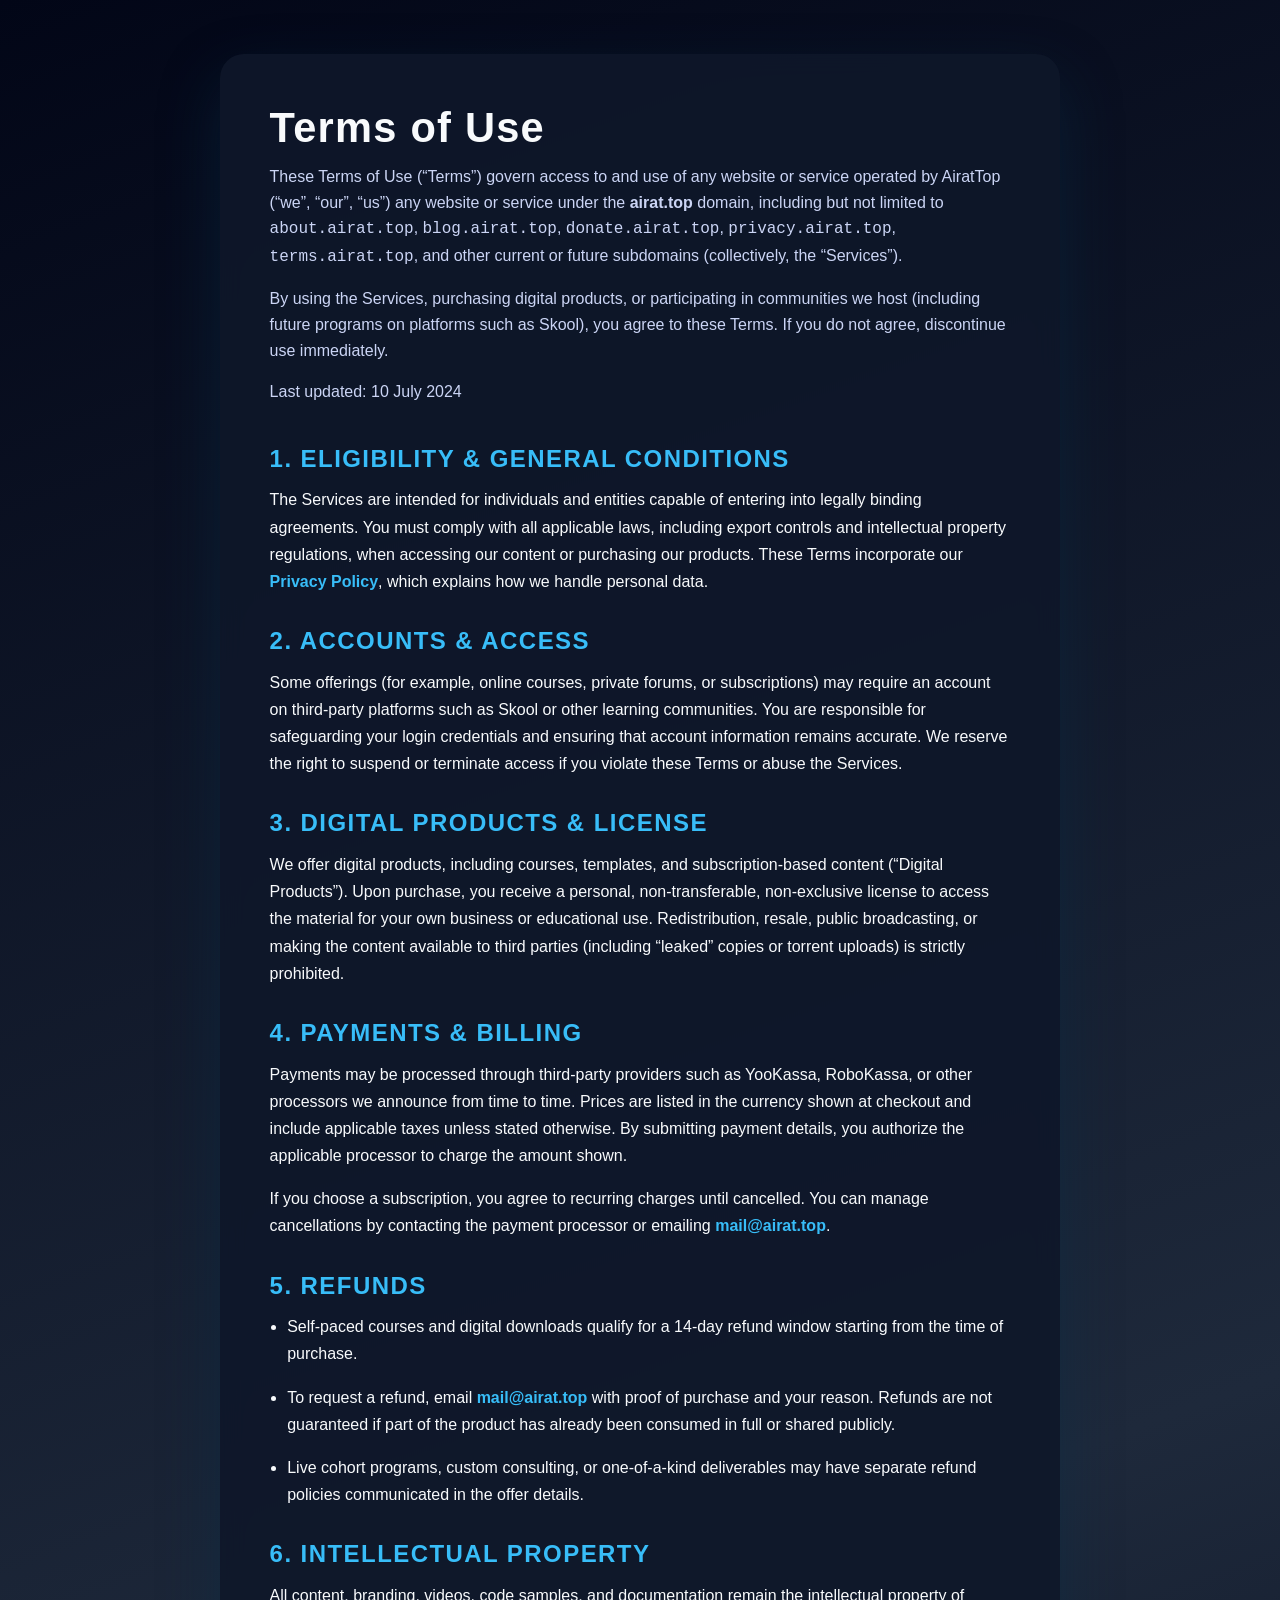
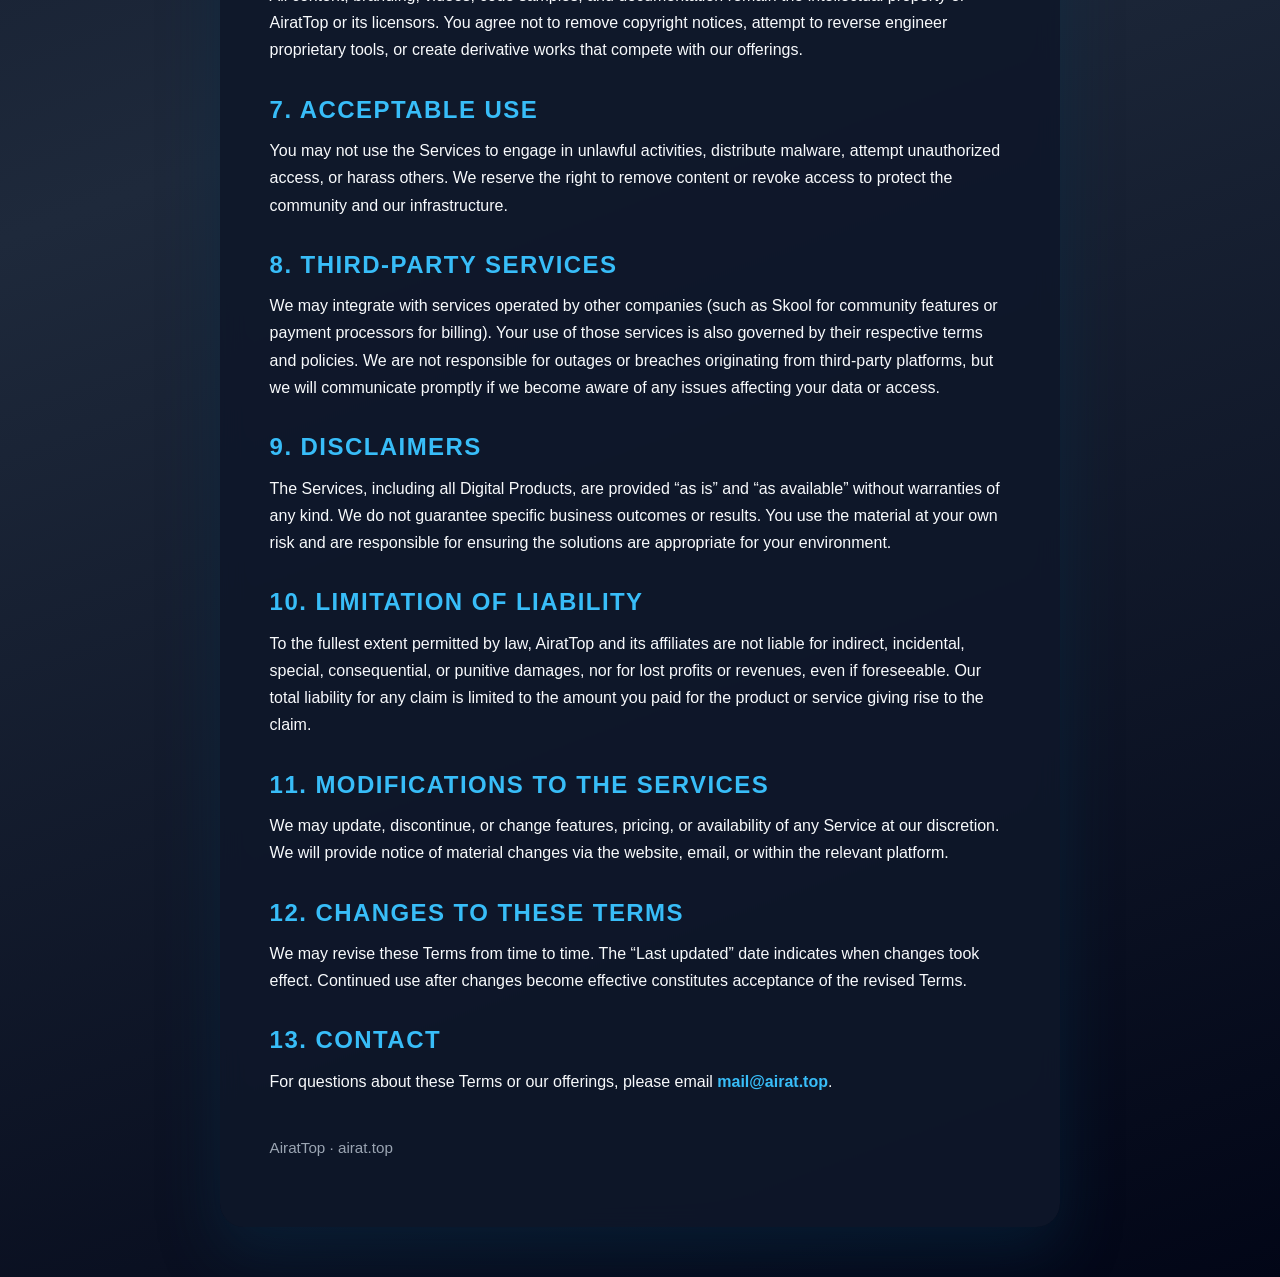
==== index.html @ 5b1cc3bd "Add favicon" ====
<!DOCTYPE html>
<html lang="en">
  <head>
    <meta charset="utf-8" />
    <meta name="viewport" content="width=device-width, initial-scale=1" />
    <meta name="description" content="Terms of Use for airat.top and affiliated services operated by AiratTop. Review purchase terms, refunds, acceptable use, and intellectual property guidelines." />
    <title>Terms of Use · AiratTop</title>
    <meta property="og:type" content="website" />
    <meta property="og:title" content="Terms of Use · AiratTop" />
    <meta property="og:description" content="Terms governing digital products, payments, refunds, and acceptable use across airat.top and AiratTop services." />
    <meta property="og:url" content="https://terms.airat.top/" />
    <meta property="twitter:card" content="summary" />
    <meta property="twitter:title" content="Terms of Use · AiratTop" />
    <meta property="twitter:description" content="Terms governing digital products, payments, refunds, and acceptable use across airat.top and AiratTop services." />
    <meta name="msvalidate.01" content="A4ADBC8E0D3C862E117640B06AC788E3" />
    <meta name="google-site-verification" content="zuHpP1sB8u4uv7gVtMj2RNaGCoxq2lGMYENOCMovy1Y" />
    <meta name="yandex-verification" content="6d08a6d5c02c329e" />
    <link rel="canonical" href="https://terms.airat.top/" />
    <link rel="apple-touch-icon" sizes="180x180" href="/apple-touch-icon.png">
    <link rel="icon" type="image/png" sizes="32x32" href="/favicon-32x32.png">
    <link rel="icon" type="image/png" sizes="16x16" href="/favicon-16x16.png">
    <link rel="icon" href="/favicon.ico">
    <link rel="manifest" href="/site.webmanifest">
    <style>
      :root {
        color-scheme: light dark;
        --bg: #0f172a;
        --panel: rgba(15, 23, 42, 0.92);
        --text: #f8fafc;
        --muted: #cbd5f5;
        --accent: #38bdf8;
        font-size: 16px;
        font-family: -apple-system, BlinkMacSystemFont, "Segoe UI", sans-serif;
      }

      * {
        box-sizing: border-box;
      }

      body {
        margin: 0;
        min-height: 100vh;
        display: flex;
        align-items: center;
        justify-content: center;
        padding: clamp(1.5rem, 3vw + 1rem, 4rem) 1.5rem;
        background: linear-gradient(160deg, #020617 0%, #1e293b 55%, #020617 100%);
        color: var(--text);
      }

      main {
        width: min(840px, 100%);
        background: var(--panel);
        border-radius: 24px;
        padding: clamp(2rem, 2vw + 1.5rem, 3.25rem);
        box-shadow: 0 25px 60px rgba(8, 47, 73, 0.45);
        backdrop-filter: blur(12px);
      }

      header h1 {
        margin: 0;
        font-size: clamp(2rem, 2.6vw + 1rem, 2.6rem);
        letter-spacing: 0.03em;
      }

      header p {
        margin-top: 0.75rem;
        color: var(--muted);
        line-height: 1.6;
      }

      section {
        margin-top: 2rem;
      }

      section:first-of-type {
        margin-top: 2.5rem;
      }

      h2 {
        margin: 0 0 0.85rem;
        font-size: clamp(1.15rem, 1.3vw + 1rem, 1.5rem);
        letter-spacing: 0.06em;
        text-transform: uppercase;
        color: var(--accent);
      }

      p,
      li {
        margin: 0 0 1rem;
        line-height: 1.7;
      }

      ul {
        padding-left: 1.1rem;
        margin: 0 0 1.5rem;
      }

      a {
        color: var(--accent);
        text-decoration: none;
        font-weight: 600;
      }

      a:hover {
        text-decoration: underline;
      }

      footer {
        margin-top: 2.5rem;
        font-size: 0.95rem;
        color: rgba(203, 213, 225, 0.75);
      }

      @media (prefers-reduced-motion: reduce) {
        * {
          transition-duration: 0.01ms !important;
          scroll-behavior: auto !important;
          animation-duration: 0.01ms !important;
        }
      }
    </style>
  </head>
  <body>
    <main>
      <header>
        <h1>Terms of Use</h1>
        <p>
          These Terms of Use (“Terms”) govern access to and use of any website or service operated by AiratTop (“we”, “our”, “us”)
          any website or service under the <strong>airat.top</strong> domain, including but not limited to
          <code>about.airat.top</code>, <code>blog.airat.top</code>, <code>donate.airat.top</code>, <code>privacy.airat.top</code>, <code>terms.airat.top</code>, and other current or future subdomains (collectively, the “Services”).
        </p>
        <p>
          By using the Services, purchasing digital products, or participating in communities we host (including future programs on platforms such as Skool), you agree to these Terms. If you do not agree, discontinue use immediately.
        </p>
        <p>Last updated: <time datetime="2024-07-10">10 July 2024</time></p>
      </header>

      <section>
        <h2>1. Eligibility & General Conditions</h2>
        <p>
          The Services are intended for individuals and entities capable of entering into legally binding agreements. You must comply with all applicable laws, including export controls and intellectual property regulations, when accessing our content or purchasing our products. These Terms incorporate our <a href="https://privacy.airat.top" target="_blank" rel="privacy-policy">Privacy Policy</a>, which explains how we handle personal data.
        </p>
      </section>

      <section>
        <h2>2. Accounts & Access</h2>
        <p>
          Some offerings (for example, online courses, private forums, or subscriptions) may require an account on third-party platforms such as Skool or other learning communities. You are responsible for safeguarding your login credentials and ensuring that account information remains accurate. We reserve the right to suspend or terminate access if you violate these Terms or abuse the Services.
        </p>
      </section>

      <section>
        <h2>3. Digital Products & License</h2>
        <p>
          We offer digital products, including courses, templates, and subscription-based content (“Digital Products”). Upon purchase, you receive a personal, non-transferable, non-exclusive license to access the material for your own business or educational use. Redistribution, resale, public broadcasting, or making the content available to third parties (including “leaked” copies or torrent uploads) is strictly prohibited.
        </p>
      </section>

      <section>
        <h2>4. Payments & Billing</h2>
        <p>
          Payments may be processed through third-party providers such as YooKassa, RoboKassa, or other processors we announce from time to time. Prices are listed in the currency shown at checkout and include applicable taxes unless stated otherwise. By submitting payment details, you authorize the applicable processor to charge the amount shown.
        </p>
        <p>
          If you choose a subscription, you agree to recurring charges until cancelled. You can manage cancellations by contacting the payment processor or emailing <a href="mailto:mail@airat.top">mail@airat.top</a>.
        </p>
      </section>

      <section>
        <h2>5. Refunds</h2>
        <ul>
          <li>Self-paced courses and digital downloads qualify for a 14-day refund window starting from the time of purchase.</li>
          <li>To request a refund, email <a href="mailto:mail@airat.top">mail@airat.top</a> with proof of purchase and your reason. Refunds are not guaranteed if part of the product has already been consumed in full or shared publicly.</li>
          <li>Live cohort programs, custom consulting, or one-of-a-kind deliverables may have separate refund policies communicated in the offer details.</li>
        </ul>
      </section>

      <section>
        <h2>6. Intellectual Property</h2>
        <p>
          All content, branding, videos, code samples, and documentation remain the intellectual property of AiratTop or its licensors. You agree not to remove copyright notices, attempt to reverse engineer proprietary tools, or create derivative works that compete with our offerings.
        </p>
      </section>

      <section>
        <h2>7. Acceptable Use</h2>
        <p>
          You may not use the Services to engage in unlawful activities, distribute malware, attempt unauthorized access, or harass others. We reserve the right to remove content or revoke access to protect the community and our infrastructure.
        </p>
      </section>

      <section>
        <h2>8. Third-Party Services</h2>
        <p>
          We may integrate with services operated by other companies (such as Skool for community features or payment processors for billing). Your use of those services is also governed by their respective terms and policies. We are not responsible for outages or breaches originating from third-party platforms, but we will communicate promptly if we become aware of any issues affecting your data or access.
        </p>
      </section>

      <section>
        <h2>9. Disclaimers</h2>
        <p>
          The Services, including all Digital Products, are provided “as is” and “as available” without warranties of any kind. We do not guarantee specific business outcomes or results. You use the material at your own risk and are responsible for ensuring the solutions are appropriate for your environment.
        </p>
      </section>

      <section>
        <h2>10. Limitation of Liability</h2>
        <p>
          To the fullest extent permitted by law, AiratTop and its affiliates are not liable for indirect, incidental, special, consequential, or punitive damages, nor for lost profits or revenues, even if foreseeable. Our total liability for any claim is limited to the amount you paid for the product or service giving rise to the claim.
        </p>
      </section>

      <section>
        <h2>11. Modifications to the Services</h2>
        <p>
          We may update, discontinue, or change features, pricing, or availability of any Service at our discretion. We will provide notice of material changes via the website, email, or within the relevant platform.
        </p>
      </section>

      <section>
        <h2>12. Changes to These Terms</h2>
        <p>
          We may revise these Terms from time to time. The “Last updated” date indicates when changes took effect. Continued use after changes become effective constitutes acceptance of the revised Terms.
        </p>
      </section>

      <section>
        <h2>13. Contact</h2>
        <p>
          For questions about these Terms or our offerings, please email
          <a href="mailto:mail@airat.top">mail@airat.top</a>.
        </p>
      </section>

      <footer>
        <p>AiratTop · airat.top</p>
      </footer>
    </main>
  </body>
</html>
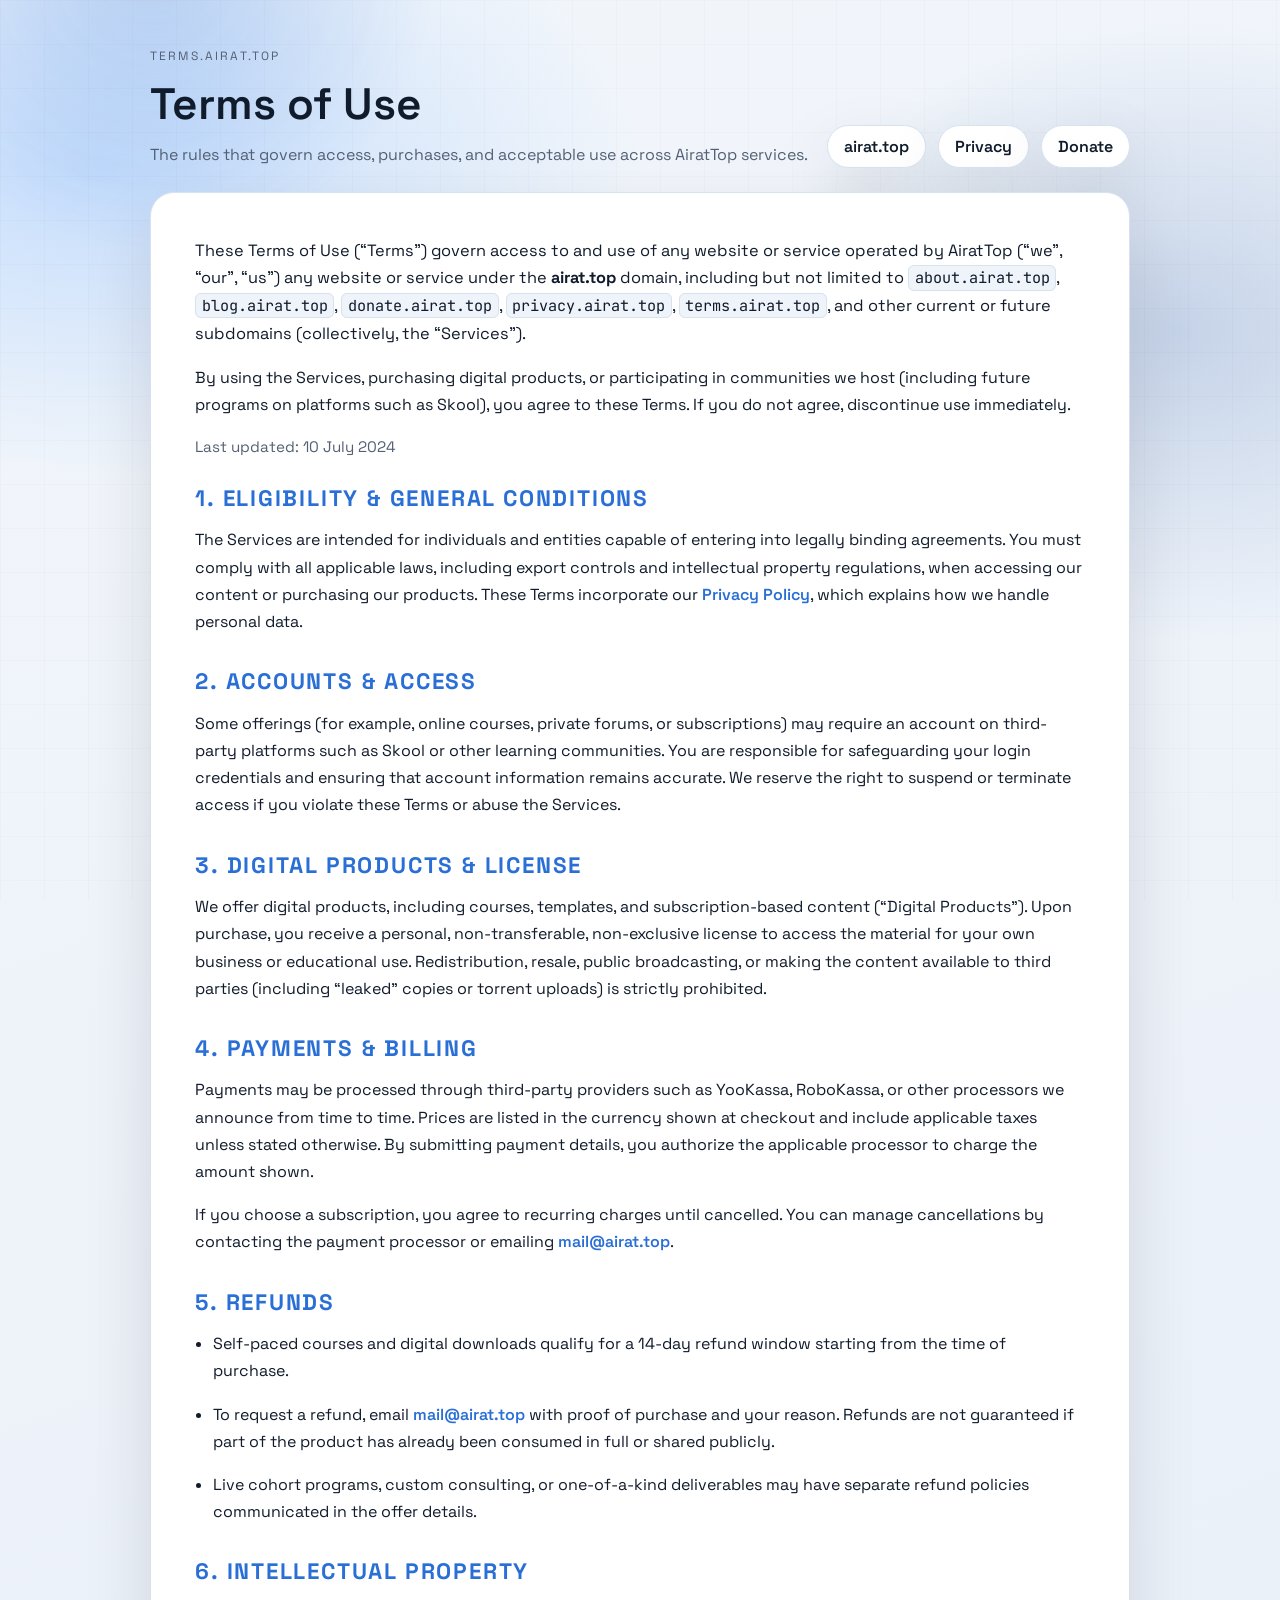
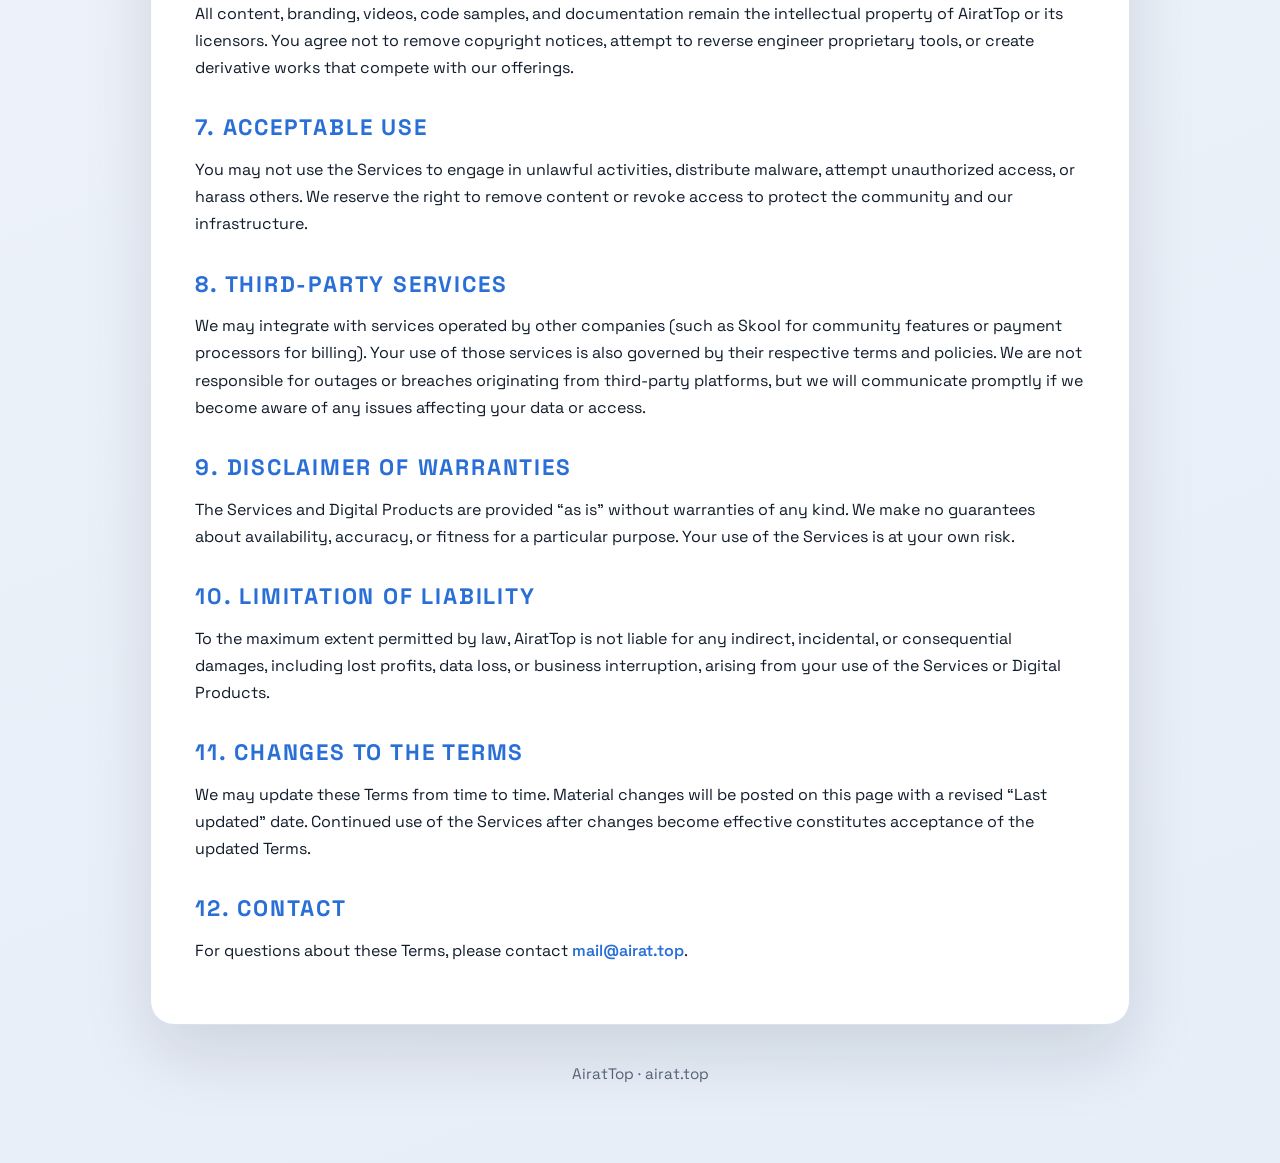
==== commit 86c96e1f: "New design" ====
--- a/index.html
+++ b/index.html
@@ -1,4 +1,4 @@
-<!DOCTYPE html>
+<!doctype html>
 <html lang="en">
   <head>
     <meta charset="utf-8" />
@@ -16,116 +16,41 @@
     <meta name="google-site-verification" content="zuHpP1sB8u4uv7gVtMj2RNaGCoxq2lGMYENOCMovy1Y" />
     <meta name="yandex-verification" content="6d08a6d5c02c329e" />
     <link rel="canonical" href="https://terms.airat.top/" />
-    <link rel="apple-touch-icon" sizes="180x180" href="/apple-touch-icon.png">
-    <link rel="icon" type="image/png" sizes="32x32" href="/favicon-32x32.png">
-    <link rel="icon" type="image/png" sizes="16x16" href="/favicon-16x16.png">
-    <link rel="icon" href="/favicon.ico">
-    <link rel="manifest" href="/site.webmanifest">
-    <style>
-      :root {
-        color-scheme: light dark;
-        --bg: #0f172a;
-        --panel: rgba(15, 23, 42, 0.92);
-        --text: #f8fafc;
-        --muted: #cbd5f5;
-        --accent: #38bdf8;
-        font-size: 16px;
-        font-family: -apple-system, BlinkMacSystemFont, "Segoe UI", sans-serif;
-      }
+    <link rel="apple-touch-icon" sizes="180x180" href="/apple-touch-icon.png" />
+    <link rel="icon" type="image/png" sizes="32x32" href="/favicon-32x32.png" />
+    <link rel="icon" type="image/png" sizes="16x16" href="/favicon-16x16.png" />
+    <link rel="icon" href="/favicon.ico" />
+    <link rel="manifest" href="/site.webmanifest" />
 
-      * {
-        box-sizing: border-box;
-      }
-
-      body {
-        margin: 0;
-        min-height: 100vh;
-        display: flex;
-        align-items: center;
-        justify-content: center;
-        padding: clamp(1.5rem, 3vw + 1rem, 4rem) 1.5rem;
-        background: linear-gradient(160deg, #020617 0%, #1e293b 55%, #020617 100%);
-        color: var(--text);
-      }
-
-      main {
-        width: min(840px, 100%);
-        background: var(--panel);
-        border-radius: 24px;
-        padding: clamp(2rem, 2vw + 1.5rem, 3.25rem);
-        box-shadow: 0 25px 60px rgba(8, 47, 73, 0.45);
-        backdrop-filter: blur(12px);
-      }
-
-      header h1 {
-        margin: 0;
-        font-size: clamp(2rem, 2.6vw + 1rem, 2.6rem);
-        letter-spacing: 0.03em;
-      }
-
-      header p {
-        margin-top: 0.75rem;
-        color: var(--muted);
-        line-height: 1.6;
-      }
-
-      section {
-        margin-top: 2rem;
-      }
-
-      section:first-of-type {
-        margin-top: 2.5rem;
-      }
-
-      h2 {
-        margin: 0 0 0.85rem;
-        font-size: clamp(1.15rem, 1.3vw + 1rem, 1.5rem);
-        letter-spacing: 0.06em;
-        text-transform: uppercase;
-        color: var(--accent);
-      }
-
-      p,
-      li {
-        margin: 0 0 1rem;
-        line-height: 1.7;
-      }
-
-      ul {
-        padding-left: 1.1rem;
-        margin: 0 0 1.5rem;
-      }
-
-      a {
-        color: var(--accent);
-        text-decoration: none;
-        font-weight: 600;
-      }
-
-      a:hover {
-        text-decoration: underline;
-      }
-
-      footer {
-        margin-top: 2.5rem;
-        font-size: 0.95rem;
-        color: rgba(203, 213, 225, 0.75);
-      }
-
-      @media (prefers-reduced-motion: reduce) {
-        * {
-          transition-duration: 0.01ms !important;
-          scroll-behavior: auto !important;
-          animation-duration: 0.01ms !important;
-        }
-      }
-    </style>
+    <link rel="preconnect" href="https://fonts.googleapis.com" />
+    <link rel="preconnect" href="https://fonts.gstatic.com" crossorigin />
+    <link
+      href="https://fonts.googleapis.com/css2?family=Space+Grotesk:wght@400;500;600&family=JetBrains+Mono:wght@400;600&display=swap"
+      rel="stylesheet"
+    />
+    <link rel="stylesheet" href="styles.css" />
   </head>
   <body>
-    <main>
-      <header>
-        <h1>Terms of Use</h1>
-        <p>
+    <div class="bg-glow" aria-hidden="true"></div>
+
+    <main class="shell">
+      <header class="brand">
+        <div class="brand-copy">
+          <p class="brand-eyebrow">terms.airat.top</p>
+          <h1>Terms of Use</h1>
+          <p class="brand-subtitle">
+            The rules that govern access, purchases, and acceptable use across AiratTop services.
+          </p>
+        </div>
+        <div class="brand-actions">
+          <a class="repo-link" href="https://airat.top" target="_blank" rel="noreferrer">airat.top</a>
+          <a class="repo-link" href="https://privacy.airat.top" target="_blank" rel="noreferrer privacy-policy">Privacy</a>
+          <a class="repo-link" href="https://donate.airat.top" target="_blank" rel="noreferrer">Donate</a>
+        </div>
+      </header>
+
+      <article class="content">
+        <p class="lead">
           These Terms of Use (“Terms”) govern access to and use of any website or service operated by AiratTop (“we”, “our”, “us”)
           any website or service under the <strong>airat.top</strong> domain, including but not limited to
           <code>about.airat.top</code>, <code>blog.airat.top</code>, <code>donate.airat.top</code>, <code>privacy.airat.top</code>, <code>terms.airat.top</code>, and other current or future subdomains (collectively, the “Services”).
@@ -133,109 +58,109 @@
         <p>
           By using the Services, purchasing digital products, or participating in communities we host (including future programs on platforms such as Skool), you agree to these Terms. If you do not agree, discontinue use immediately.
         </p>
-        <p>Last updated: <time datetime="2024-07-10">10 July 2024</time></p>
-      </header>
+        <p class="meta">Last updated: <time datetime="2024-07-10">10 July 2024</time></p>
 
-      <section>
-        <h2>1. Eligibility & General Conditions</h2>
-        <p>
-          The Services are intended for individuals and entities capable of entering into legally binding agreements. You must comply with all applicable laws, including export controls and intellectual property regulations, when accessing our content or purchasing our products. These Terms incorporate our <a href="https://privacy.airat.top" target="_blank" rel="privacy-policy">Privacy Policy</a>, which explains how we handle personal data.
-        </p>
-      </section>
+        <section>
+          <h2>1. Eligibility & General Conditions</h2>
+          <p>
+            The Services are intended for individuals and entities capable of entering into legally binding agreements. You must comply with all applicable laws, including export controls and intellectual property regulations, when accessing our content or purchasing our products. These Terms incorporate our <a href="https://privacy.airat.top" target="_blank" rel="noreferrer privacy-policy">Privacy Policy</a>, which explains how we handle personal data.
+          </p>
+        </section>
 
-      <section>
-        <h2>2. Accounts & Access</h2>
-        <p>
-          Some offerings (for example, online courses, private forums, or subscriptions) may require an account on third-party platforms such as Skool or other learning communities. You are responsible for safeguarding your login credentials and ensuring that account information remains accurate. We reserve the right to suspend or terminate access if you violate these Terms or abuse the Services.
-        </p>
-      </section>
+        <section>
+          <h2>2. Accounts & Access</h2>
+          <p>
+            Some offerings (for example, online courses, private forums, or subscriptions) may require an account on third-party platforms such as Skool or other learning communities. You are responsible for safeguarding your login credentials and ensuring that account information remains accurate. We reserve the right to suspend or terminate access if you violate these Terms or abuse the Services.
+          </p>
+        </section>
 
-      <section>
-        <h2>3. Digital Products & License</h2>
-        <p>
-          We offer digital products, including courses, templates, and subscription-based content (“Digital Products”). Upon purchase, you receive a personal, non-transferable, non-exclusive license to access the material for your own business or educational use. Redistribution, resale, public broadcasting, or making the content available to third parties (including “leaked” copies or torrent uploads) is strictly prohibited.
-        </p>
-      </section>
+        <section>
+          <h2>3. Digital Products & License</h2>
+          <p>
+            We offer digital products, including courses, templates, and subscription-based content (“Digital Products”). Upon purchase, you receive a personal, non-transferable, non-exclusive license to access the material for your own business or educational use. Redistribution, resale, public broadcasting, or making the content available to third parties (including “leaked” copies or torrent uploads) is strictly prohibited.
+          </p>
+        </section>
 
-      <section>
-        <h2>4. Payments & Billing</h2>
-        <p>
-          Payments may be processed through third-party providers such as YooKassa, RoboKassa, or other processors we announce from time to time. Prices are listed in the currency shown at checkout and include applicable taxes unless stated otherwise. By submitting payment details, you authorize the applicable processor to charge the amount shown.
-        </p>
-        <p>
-          If you choose a subscription, you agree to recurring charges until cancelled. You can manage cancellations by contacting the payment processor or emailing <a href="mailto:mail@airat.top">mail@airat.top</a>.
-        </p>
-      </section>
+        <section>
+          <h2>4. Payments & Billing</h2>
+          <p>
+            Payments may be processed through third-party providers such as YooKassa, RoboKassa, or other processors we announce from time to time. Prices are listed in the currency shown at checkout and include applicable taxes unless stated otherwise. By submitting payment details, you authorize the applicable processor to charge the amount shown.
+          </p>
+          <p>
+            If you choose a subscription, you agree to recurring charges until cancelled. You can manage cancellations by contacting the payment processor or emailing <a href="mailto:mail@airat.top">mail@airat.top</a>.
+          </p>
+        </section>
 
-      <section>
-        <h2>5. Refunds</h2>
-        <ul>
-          <li>Self-paced courses and digital downloads qualify for a 14-day refund window starting from the time of purchase.</li>
-          <li>To request a refund, email <a href="mailto:mail@airat.top">mail@airat.top</a> with proof of purchase and your reason. Refunds are not guaranteed if part of the product has already been consumed in full or shared publicly.</li>
-          <li>Live cohort programs, custom consulting, or one-of-a-kind deliverables may have separate refund policies communicated in the offer details.</li>
-        </ul>
-      </section>
+        <section>
+          <h2>5. Refunds</h2>
+          <ul>
+            <li>Self-paced courses and digital downloads qualify for a 14-day refund window starting from the time of purchase.</li>
+            <li>To request a refund, email <a href="mailto:mail@airat.top">mail@airat.top</a> with proof of purchase and your reason. Refunds are not guaranteed if part of the product has already been consumed in full or shared publicly.</li>
+            <li>Live cohort programs, custom consulting, or one-of-a-kind deliverables may have separate refund policies communicated in the offer details.</li>
+          </ul>
+        </section>
 
-      <section>
-        <h2>6. Intellectual Property</h2>
-        <p>
-          All content, branding, videos, code samples, and documentation remain the intellectual property of AiratTop or its licensors. You agree not to remove copyright notices, attempt to reverse engineer proprietary tools, or create derivative works that compete with our offerings.
-        </p>
-      </section>
+        <section>
+          <h2>6. Intellectual Property</h2>
+          <p>
+            All content, branding, videos, code samples, and documentation remain the intellectual property of AiratTop or its licensors. You agree not to remove copyright notices, attempt to reverse engineer proprietary tools, or create derivative works that compete with our offerings.
+          </p>
+        </section>
 
-      <section>
-        <h2>7. Acceptable Use</h2>
-        <p>
-          You may not use the Services to engage in unlawful activities, distribute malware, attempt unauthorized access, or harass others. We reserve the right to remove content or revoke access to protect the community and our infrastructure.
-        </p>
-      </section>
+        <section>
+          <h2>7. Acceptable Use</h2>
+          <p>
+            You may not use the Services to engage in unlawful activities, distribute malware, attempt unauthorized access, or harass others. We reserve the right to remove content or revoke access to protect the community and our infrastructure.
+          </p>
+        </section>
 
-      <section>
-        <h2>8. Third-Party Services</h2>
-        <p>
-          We may integrate with services operated by other companies (such as Skool for community features or payment processors for billing). Your use of those services is also governed by their respective terms and policies. We are not responsible for outages or breaches originating from third-party platforms, but we will communicate promptly if we become aware of any issues affecting your data or access.
-        </p>
-      </section>
+        <section>
+          <h2>8. Third-Party Services</h2>
+          <p>
+            We may integrate with services operated by other companies (such as Skool for community features or payment processors for billing). Your use of those services is also governed by their respective terms and policies. We are not responsible for outages or breaches originating from third-party platforms, but we will communicate promptly if we become aware of any issues affecting your data or access.
+          </p>
+        </section>
 
-      <section>
-        <h2>9. Disclaimers</h2>
-        <p>
-          The Services, including all Digital Products, are provided “as is” and “as available” without warranties of any kind. We do not guarantee specific business outcomes or results. You use the material at your own risk and are responsible for ensuring the solutions are appropriate for your environment.
-        </p>
-      </section>
+        <section>
+          <h2>9. Disclaimer of Warranties</h2>
+          <p>
+            The Services and Digital Products are provided “as is” without warranties of any kind. We make no guarantees about availability, accuracy, or fitness for a particular purpose. Your use of the Services is at your own risk.
+          </p>
+        </section>
 
-      <section>
-        <h2>10. Limitation of Liability</h2>
-        <p>
-          To the fullest extent permitted by law, AiratTop and its affiliates are not liable for indirect, incidental, special, consequential, or punitive damages, nor for lost profits or revenues, even if foreseeable. Our total liability for any claim is limited to the amount you paid for the product or service giving rise to the claim.
-        </p>
-      </section>
+        <section>
+          <h2>10. Limitation of Liability</h2>
+          <p>
+            To the maximum extent permitted by law, AiratTop is not liable for any indirect, incidental, or consequential damages, including lost profits, data loss, or business interruption, arising from your use of the Services or Digital Products.
+          </p>
+        </section>
 
-      <section>
-        <h2>11. Modifications to the Services</h2>
-        <p>
-          We may update, discontinue, or change features, pricing, or availability of any Service at our discretion. We will provide notice of material changes via the website, email, or within the relevant platform.
-        </p>
-      </section>
+        <section>
+          <h2>11. Changes to the Terms</h2>
+          <p>
+            We may update these Terms from time to time. Material changes will be posted on this page with a revised “Last updated” date. Continued use of the Services after changes become effective constitutes acceptance of the updated Terms.
+          </p>
+        </section>
 
-      <section>
-        <h2>12. Changes to These Terms</h2>
-        <p>
-          We may revise these Terms from time to time. The “Last updated” date indicates when changes took effect. Continued use after changes become effective constitutes acceptance of the revised Terms.
-        </p>
-      </section>
+        <section>
+          <h2>12. Contact</h2>
+          <p>
+            For questions about these Terms, please contact <a href="mailto:mail@airat.top">mail@airat.top</a>.
+          </p>
+        </section>
+      </article>
 
-      <section>
-        <h2>13. Contact</h2>
-        <p>
-          For questions about these Terms or our offerings, please email
-          <a href="mailto:mail@airat.top">mail@airat.top</a>.
-        </p>
-      </section>
-
-      <footer>
+      <footer class="doc-footer">
         <p>AiratTop · airat.top</p>
       </footer>
     </main>
+
+    <script async src="https://www.googletagmanager.com/gtag/js?id=G-CVEGGNPJXK"></script>
+    <script>
+      window.dataLayer = window.dataLayer || [];
+      function gtag(){dataLayer.push(arguments);}
+      gtag('js', new Date());
+      gtag('config', 'G-CVEGGNPJXK');
+    </script>
   </body>
 </html>
--- a/styles.css
+++ b/styles.css
@@ -0,0 +1,375 @@
+:root {
+  color-scheme: light dark;
+  --bg: #f2f6fb;
+  --bg-strong: #e7eef8;
+  --surface: #ffffff;
+  --surface-strong: #eff4fb;
+  --text: #101b2b;
+  --muted: #536074;
+  --accent: #2a6fd6;
+  --accent-strong: #1b4f9a;
+  --border: #d7e1ef;
+  --shadow: 0 30px 70px rgba(9, 18, 33, 0.12);
+  --chip: #e7effb;
+  --focus: rgba(42, 111, 214, 0.25);
+  --grid: rgba(12, 18, 35, 0.05);
+  --action-primary-bg: linear-gradient(135deg, #3a86ff, #2a6fd6);
+  --action-primary-text: #f5f8ff;
+}
+
+@media (prefers-color-scheme: dark) {
+  :root {
+    --bg: #0b111a;
+    --bg-strong: #0f1724;
+    --surface: #141e2c;
+    --surface-strong: #1a2536;
+    --text: #e6edf7;
+    --muted: #9fb0c7;
+    --accent: #61a8ff;
+    --accent-strong: #2f6bd1;
+    --border: #233049;
+    --shadow: 0 30px 80px rgba(0, 0, 0, 0.45);
+    --chip: #1b263a;
+    --focus: rgba(97, 168, 255, 0.25);
+    --grid: rgba(255, 255, 255, 0.05);
+    --action-primary-bg: linear-gradient(135deg, #6cb2ff, #3a7de0);
+    --action-primary-text: #071018;
+  }
+}
+
+* {
+  box-sizing: border-box;
+}
+
+body {
+  margin: 0;
+  min-height: 100vh;
+  font-family: "Space Grotesk", "Segoe UI", sans-serif;
+  color: var(--text);
+  background: radial-gradient(900px 520px at 8% 6%, rgba(66, 149, 255, 0.25), transparent 60%),
+    radial-gradient(700px 520px at 92% 12%, rgba(28, 78, 160, 0.2), transparent 60%),
+    linear-gradient(160deg, var(--bg), var(--bg-strong));
+  display: flex;
+  align-items: flex-start;
+  justify-content: center;
+  padding: 48px 20px 64px;
+}
+
+body::before {
+  content: "";
+  position: fixed;
+  inset: 0;
+  background-image: linear-gradient(var(--grid) 1px, transparent 1px),
+    linear-gradient(90deg, var(--grid) 1px, transparent 1px);
+  background-size: 44px 44px;
+  pointer-events: none;
+  opacity: 0.35;
+  z-index: 0;
+}
+
+.bg-glow {
+  position: fixed;
+  inset: -35% auto auto -10%;
+  width: 560px;
+  height: 560px;
+  background: radial-gradient(circle at center, rgba(58, 134, 255, 0.3), transparent 70%);
+  filter: blur(20px);
+  opacity: 0.8;
+  pointer-events: none;
+  animation: drift 18s ease-in-out infinite;
+  z-index: 0;
+}
+
+@media (prefers-color-scheme: light) {
+  .bg-glow {
+    background: radial-gradient(circle at center, rgba(42, 111, 214, 0.28), transparent 70%);
+  }
+}
+
+@keyframes drift {
+  0% {
+    transform: translate3d(0, 0, 0);
+  }
+  50% {
+    transform: translate3d(40px, 20px, 0);
+  }
+  100% {
+    transform: translate3d(0, 0, 0);
+  }
+}
+
+.shell {
+  width: min(980px, 100%);
+  display: grid;
+  gap: 24px;
+  position: relative;
+  z-index: 1;
+}
+
+.brand {
+  display: flex;
+  align-items: flex-end;
+  justify-content: space-between;
+  gap: 16px;
+}
+
+.brand-centered {
+  flex-direction: column;
+  align-items: center;
+  text-align: center;
+}
+
+.brand-copy {
+  max-width: 680px;
+}
+
+.brand-eyebrow {
+  text-transform: uppercase;
+  letter-spacing: 0.18em;
+  font-size: 12px;
+  color: var(--muted);
+  margin: 0 0 12px;
+}
+
+.brand h1 {
+  margin: 0 0 10px;
+  font-size: clamp(28px, 4vw, 44px);
+  font-weight: 600;
+}
+
+.brand-subtitle {
+  margin: 0;
+  color: var(--muted);
+  font-size: 16px;
+  line-height: 1.6;
+}
+
+.brand-actions {
+  display: flex;
+  align-items: center;
+  gap: 12px;
+  flex-wrap: nowrap;
+}
+
+.brand-centered .brand-actions {
+  justify-content: center;
+}
+
+.repo-link {
+  appearance: none;
+  text-decoration: none;
+  color: var(--text);
+  font-weight: 600;
+  padding: 10px 16px;
+  border-radius: 999px;
+  border: 1px solid var(--border);
+  background: var(--surface);
+  box-shadow: var(--shadow);
+  display: inline-flex;
+  align-items: center;
+  justify-content: center;
+  cursor: pointer;
+  transition: transform 0.2s ease, border-color 0.2s ease, color 0.2s ease;
+}
+
+.repo-link:hover {
+  transform: translateY(-1px);
+  border-color: var(--accent);
+  color: var(--accent);
+}
+
+.content {
+  background: var(--surface);
+  border-radius: 24px;
+  border: 1px solid var(--border);
+  padding: clamp(1.75rem, 2.2vw + 1rem, 3rem);
+  box-shadow: var(--shadow);
+}
+
+.content .lead {
+  margin-top: 0;
+  font-size: 1.02rem;
+  color: var(--text);
+}
+
+.content .meta {
+  margin: 0 0 1.5rem;
+  color: var(--muted);
+  font-size: 0.95rem;
+}
+
+.content h2 {
+  margin: 2rem 0 0.85rem;
+  font-size: clamp(1.05rem, 1.2vw + 0.95rem, 1.4rem);
+  letter-spacing: 0.08em;
+  text-transform: uppercase;
+  color: var(--accent);
+}
+
+.content > section:first-of-type h2 {
+  margin-top: 1rem;
+}
+
+.content p,
+.content li {
+  margin: 0 0 1rem;
+  line-height: 1.7;
+}
+
+.content ul {
+  padding-left: 1.1rem;
+  margin: 0 0 1.5rem;
+}
+
+.content a {
+  color: var(--accent);
+  text-decoration: none;
+  font-weight: 600;
+}
+
+.content a:hover {
+  text-decoration: underline;
+}
+
+.content code {
+  font-family: "JetBrains Mono", "SFMono-Regular", Menlo, Consolas, monospace;
+  font-size: 0.95rem;
+  padding: 0.08rem 0.35rem;
+  border-radius: 6px;
+  border: 1px solid var(--border);
+  background: var(--surface-strong);
+}
+
+.doc-footer {
+  text-align: center;
+  color: var(--muted);
+  font-size: 0.95rem;
+}
+
+.wallets {
+  display: grid;
+  gap: 16px;
+  margin-top: 1.5rem;
+}
+
+.wallet-card {
+  padding: 1.25rem;
+  border-radius: 16px;
+  border: 1px solid var(--border);
+  background: var(--surface-strong);
+  transition: transform 0.2s ease, border-color 0.2s ease;
+}
+
+.wallet-card:hover,
+.wallet-card:focus-within {
+  transform: translateY(-3px);
+  border-color: var(--accent);
+}
+
+.wallet-card h2 {
+  margin: 0 0 0.75rem;
+  font-size: 0.95rem;
+}
+
+.address-row {
+  display: flex;
+  gap: 0.75rem;
+  flex-wrap: nowrap;
+  align-items: center;
+}
+
+.address {
+  margin: 0;
+  font-family: "JetBrains Mono", "SFMono-Regular", Menlo, Consolas, monospace;
+  font-size: 0.95rem;
+  word-break: break-word;
+  line-height: 1.5;
+}
+
+.copy-button {
+  border: none;
+  border-radius: 999px;
+  padding: 0.45rem 1.1rem;
+  font-size: 0.75rem;
+  font-weight: 600;
+  letter-spacing: 0.08em;
+  text-transform: uppercase;
+  color: var(--action-primary-text);
+  background: var(--action-primary-bg);
+  cursor: pointer;
+  transition: transform 150ms ease, box-shadow 150ms ease;
+  box-shadow: 0 12px 24px rgba(31, 111, 139, 0.2);
+}
+
+.copy-button:hover,
+.copy-button:focus-visible {
+  transform: translateY(-1px);
+  box-shadow: 0 16px 30px rgba(31, 111, 139, 0.3);
+  outline: none;
+}
+
+.copy-button:active {
+  transform: translateY(0);
+  box-shadow: none;
+}
+
+.copy-button.copied {
+  background: linear-gradient(135deg, #22c55e, #16a34a);
+  color: #081a0d;
+}
+
+.hint {
+  margin-top: 0.75rem;
+  font-size: 0.85rem;
+  color: var(--muted);
+}
+
+.avatar {
+  width: 110px;
+  height: 110px;
+  border-radius: 50%;
+  overflow: hidden;
+  border: 3px solid rgba(56, 189, 248, 0.2);
+  box-shadow: 0 12px 28px rgba(9, 18, 33, 0.35);
+}
+
+.avatar img {
+  width: 100%;
+  height: 100%;
+  object-fit: cover;
+  display: block;
+}
+
+@media (max-width: 900px) {
+  .brand-actions {
+    flex-wrap: wrap;
+  }
+}
+
+@media (max-width: 760px) {
+  .brand {
+    flex-direction: column;
+    align-items: flex-start;
+  }
+
+  .brand.brand-centered {
+    align-items: center;
+    text-align: center;
+  }
+
+  .brand.brand-centered .brand-actions {
+    justify-content: center;
+  }
+
+  .brand-actions {
+    width: 100%;
+  }
+}
+
+@media (prefers-reduced-motion: reduce) {
+  * {
+    transition-duration: 0.01ms !important;
+    scroll-behavior: auto !important;
+    animation-duration: 0.01ms !important;
+  }
+}
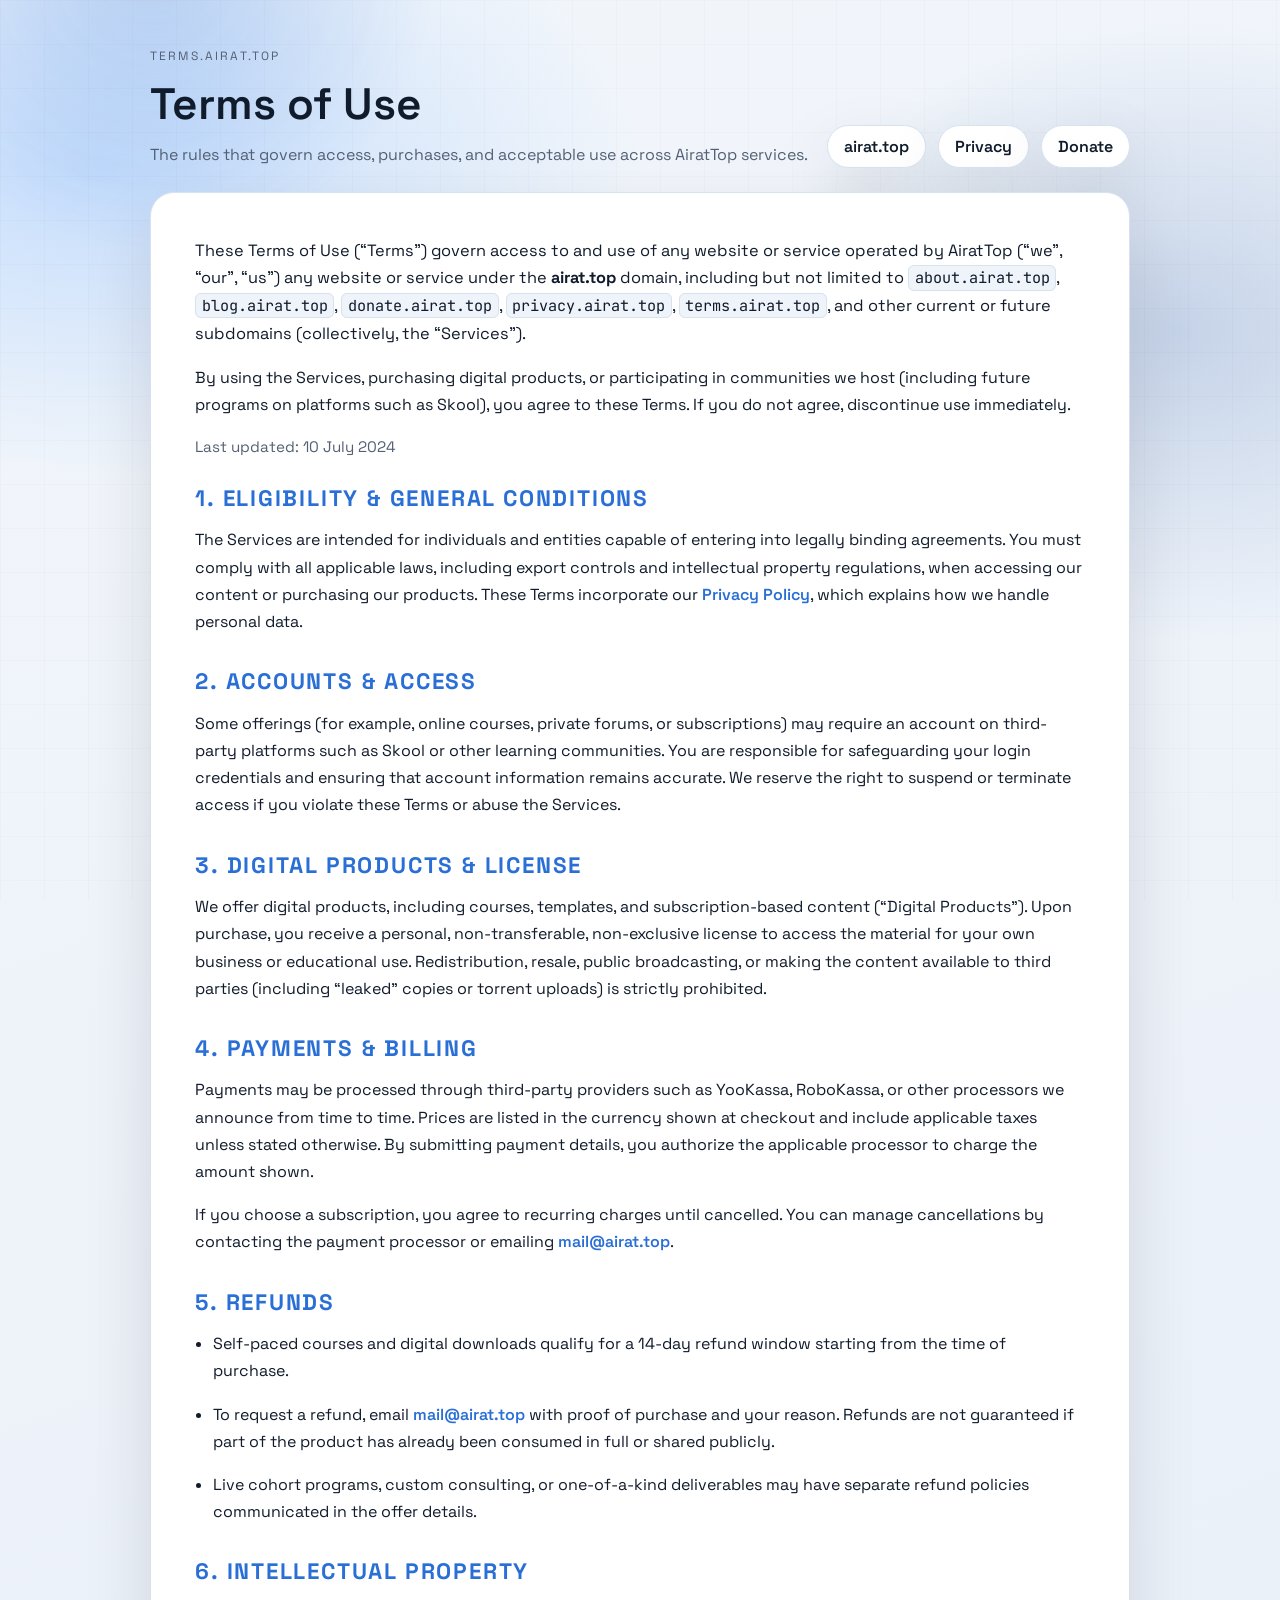
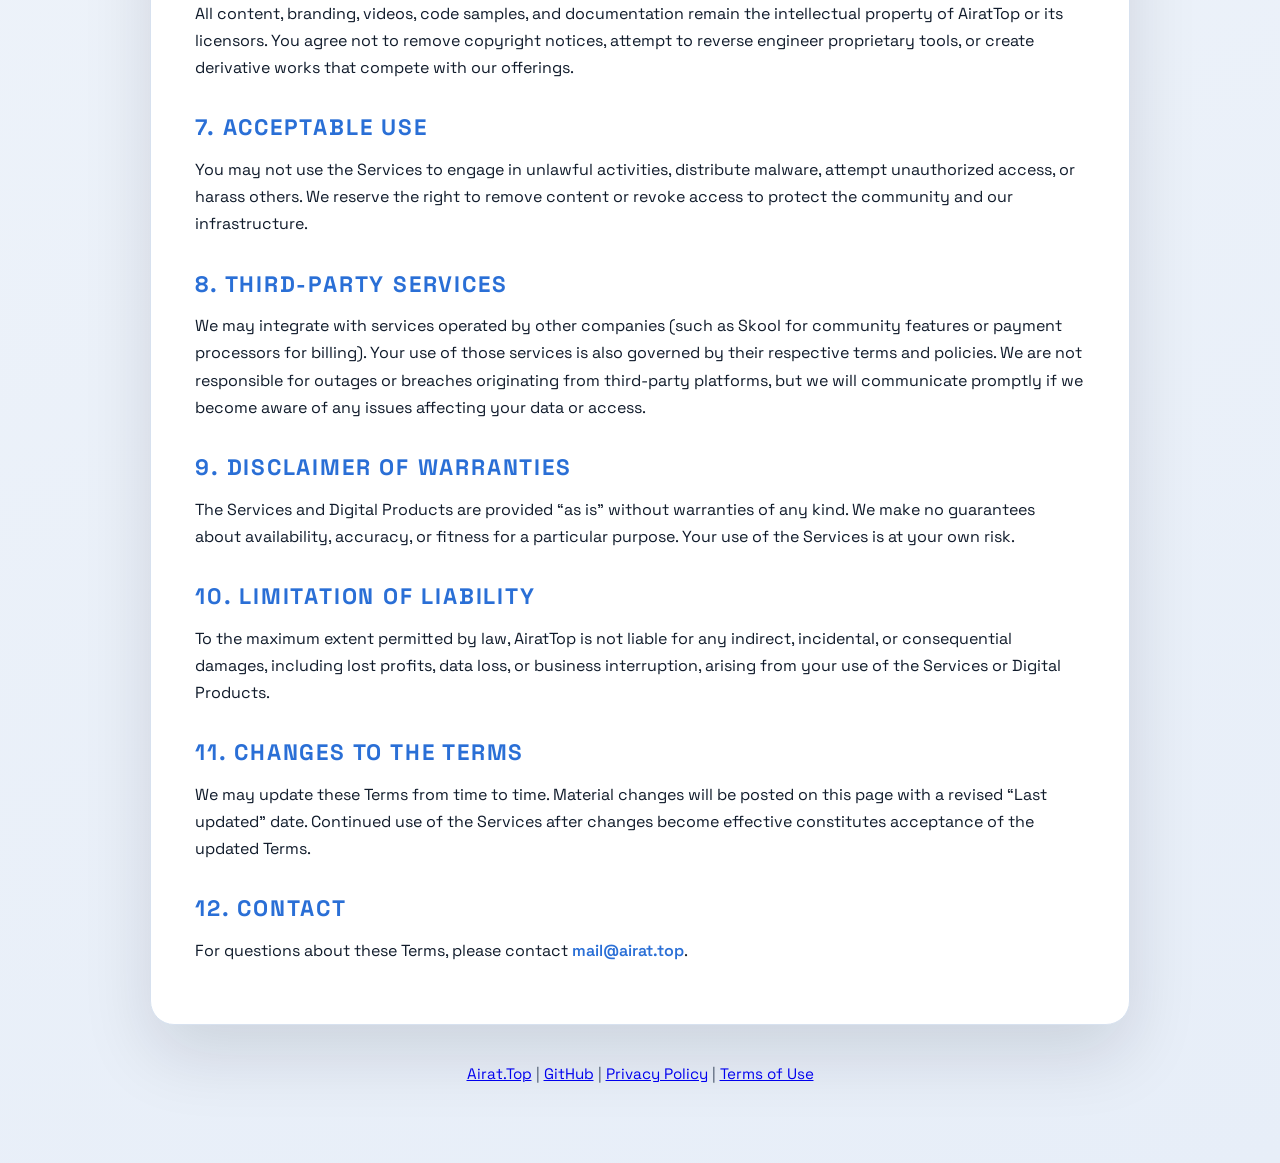
==== commit 826ab8a4: "Update links" ====
--- a/index.html
+++ b/index.html
@@ -29,6 +29,13 @@
       rel="stylesheet"
     />
     <link rel="stylesheet" href="styles.css" />
+    <script async src="https://www.googletagmanager.com/gtag/js?id=G-CVEGGNPJXK"></script>
+    <script>
+      window.dataLayer = window.dataLayer || [];
+      function gtag(){dataLayer.push(arguments);}
+      gtag('js', new Date());
+      gtag('config', 'G-CVEGGNPJXK');
+    </script>
   </head>
   <body>
     <div class="bg-glow" aria-hidden="true"></div>
@@ -151,16 +158,16 @@
       </article>
 
       <footer class="doc-footer">
-        <p>AiratTop · airat.top</p>
+        <p>
+          <a href="https://airat.top" target="_blank" rel="noreferrer">Airat.Top</a>
+          |
+          <a href="https://github.com/AiratTop/terms.airat.top" target="_blank" rel="noreferrer">GitHub</a>
+          |
+          <a href="https://privacy.airat.top" target="_blank" rel="noreferrer privacy-policy">Privacy Policy</a>
+          |
+          <a href="https://terms.airat.top" target="_blank" rel="noreferrer terms-of-service">Terms of Use</a>
+        </p>
       </footer>
     </main>
-
-    <script async src="https://www.googletagmanager.com/gtag/js?id=G-CVEGGNPJXK"></script>
-    <script>
-      window.dataLayer = window.dataLayer || [];
-      function gtag(){dataLayer.push(arguments);}
-      gtag('js', new Date());
-      gtag('config', 'G-CVEGGNPJXK');
-    </script>
   </body>
 </html>
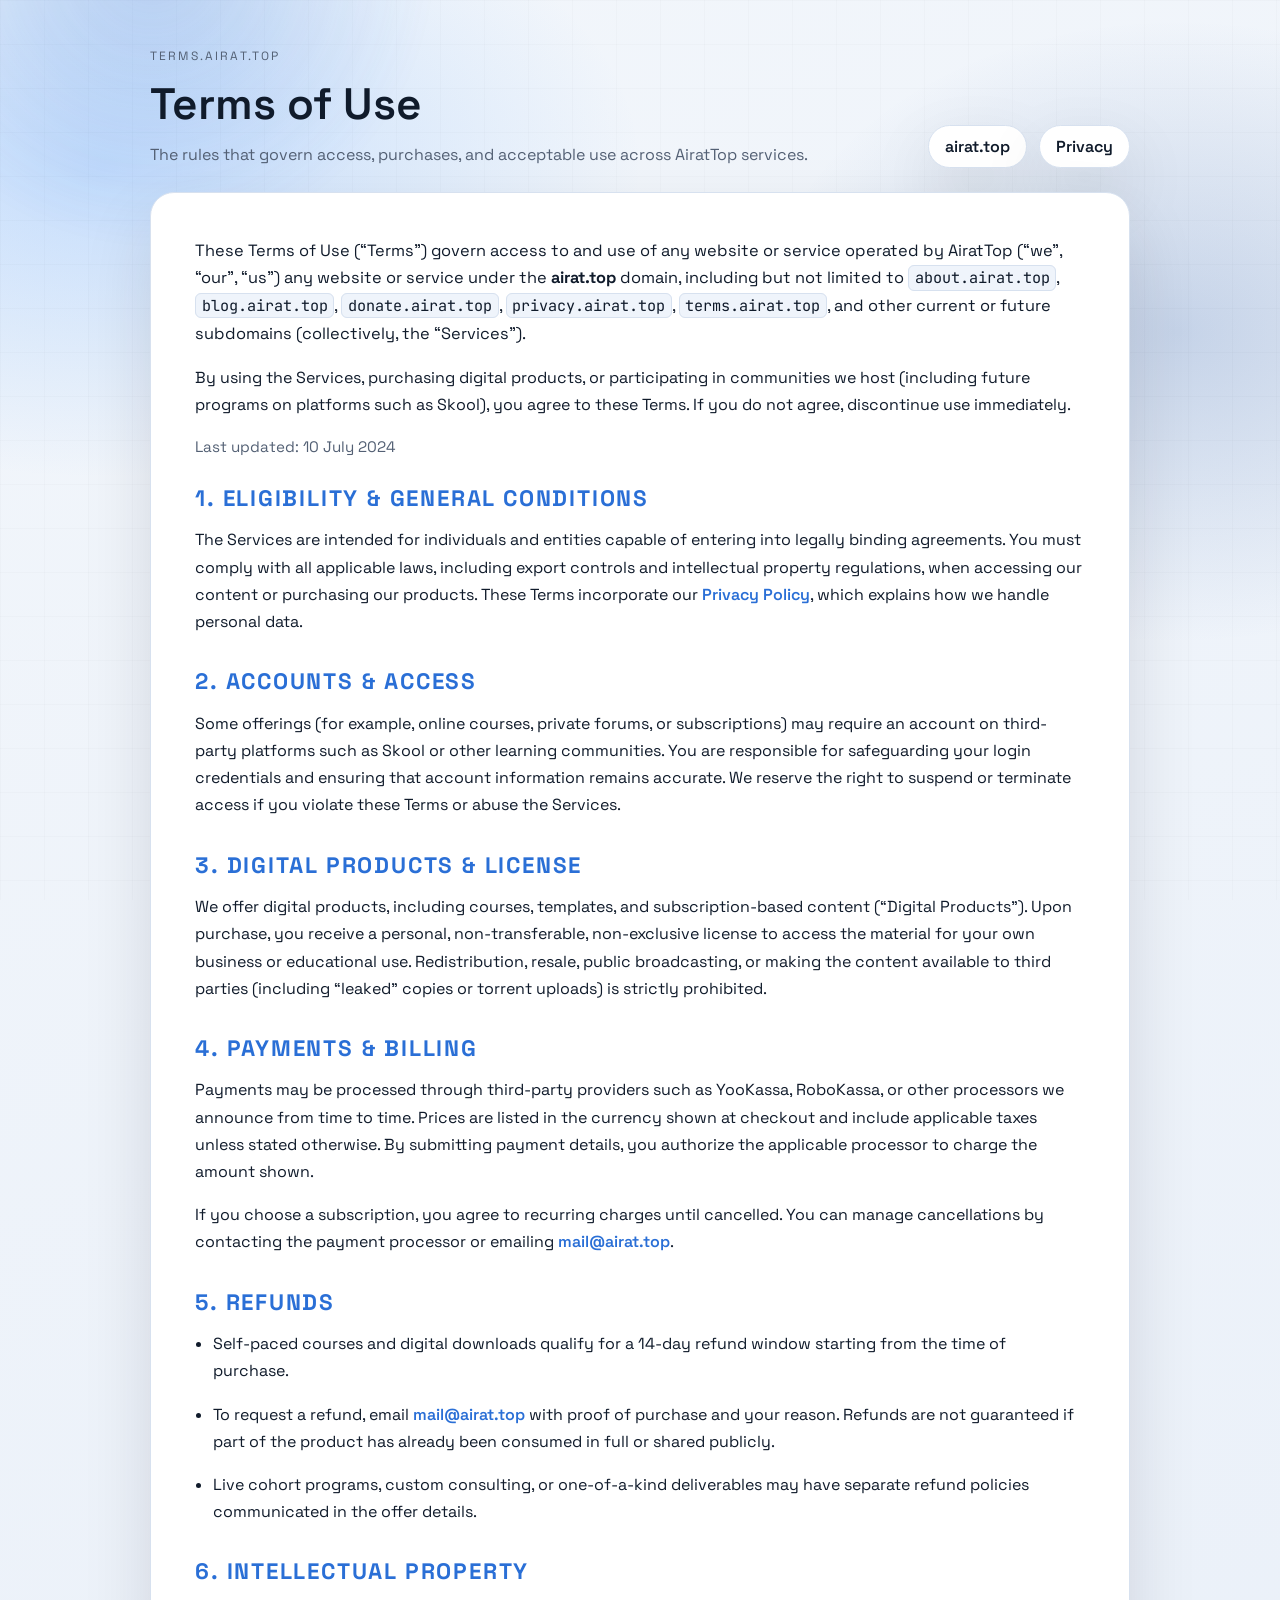
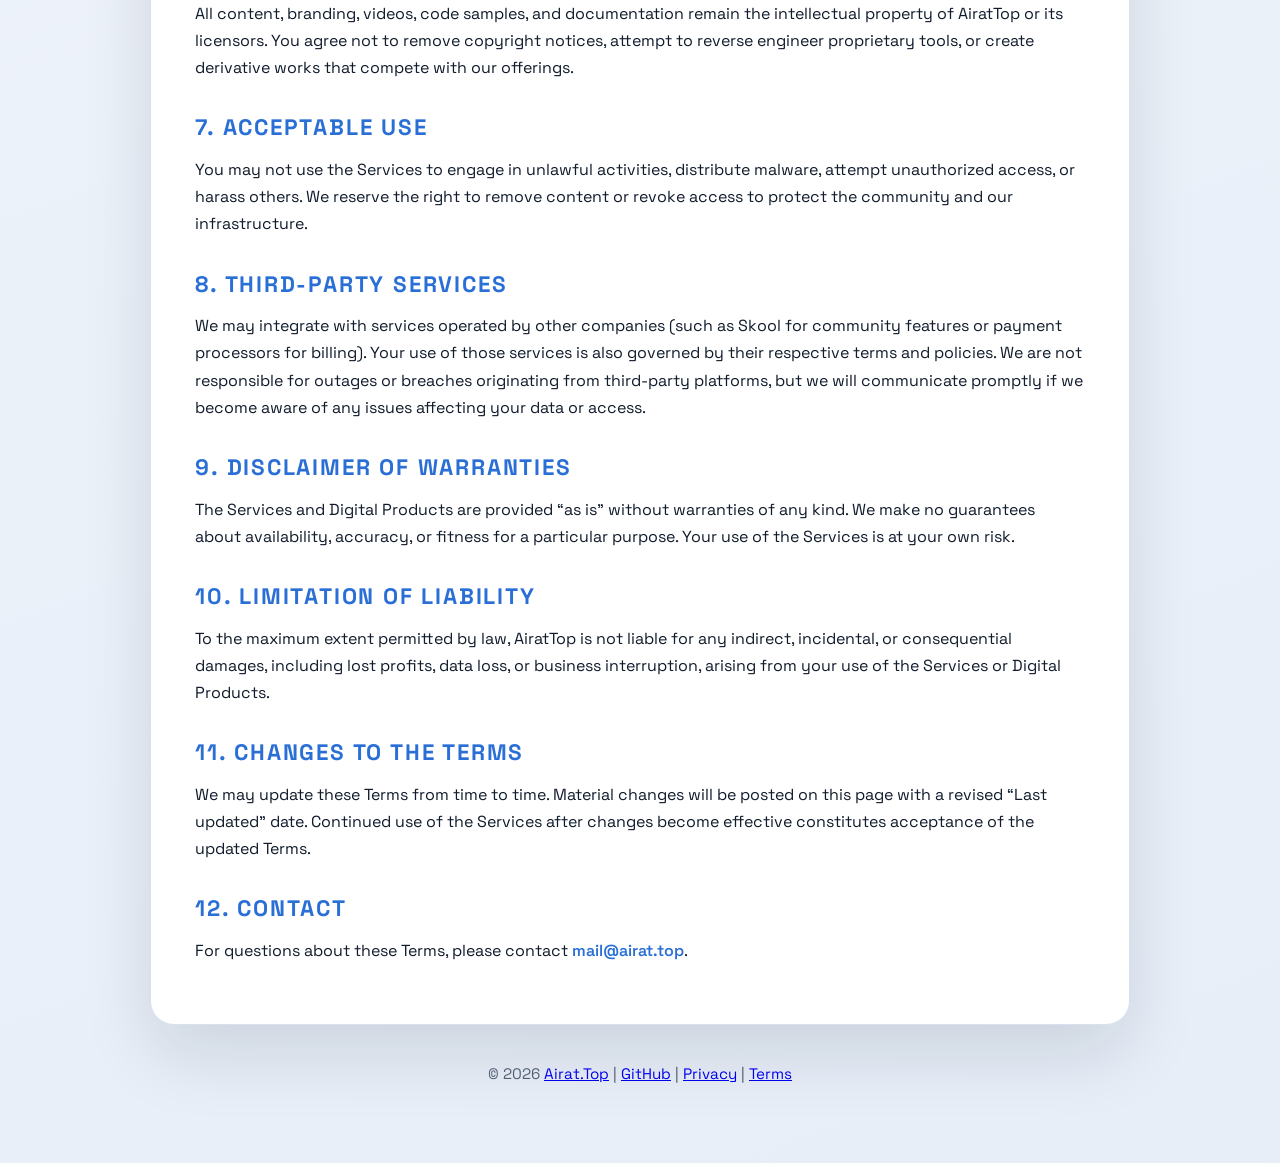
==== commit 2608ee0b: "Update footer" ====
--- a/index.html
+++ b/index.html
@@ -52,7 +52,6 @@
         <div class="brand-actions">
           <a class="repo-link" href="https://airat.top" target="_blank" rel="noreferrer">airat.top</a>
           <a class="repo-link" href="https://privacy.airat.top" target="_blank" rel="noreferrer privacy-policy">Privacy</a>
-          <a class="repo-link" href="https://donate.airat.top" target="_blank" rel="noreferrer">Donate</a>
         </div>
       </header>
 
@@ -159,13 +158,14 @@
 
       <footer class="doc-footer">
         <p>
-          <a href="https://airat.top" target="_blank" rel="noreferrer">Airat.Top</a>
+          © 2026
+          <a href="https://airat.top" target="_blank" rel="author">Airat.Top</a>
           |
           <a href="https://github.com/AiratTop/terms.airat.top" target="_blank" rel="noreferrer">GitHub</a>
           |
-          <a href="https://privacy.airat.top" target="_blank" rel="noreferrer privacy-policy">Privacy Policy</a>
+          <a href="https://privacy.airat.top" target="_blank" rel="noreferrer privacy-policy">Privacy</a>
           |
-          <a href="https://terms.airat.top" target="_blank" rel="noreferrer terms-of-service">Terms of Use</a>
+          <a href="https://terms.airat.top" target="_blank" rel="noreferrer terms-of-service">Terms</a>
         </p>
       </footer>
     </main>
